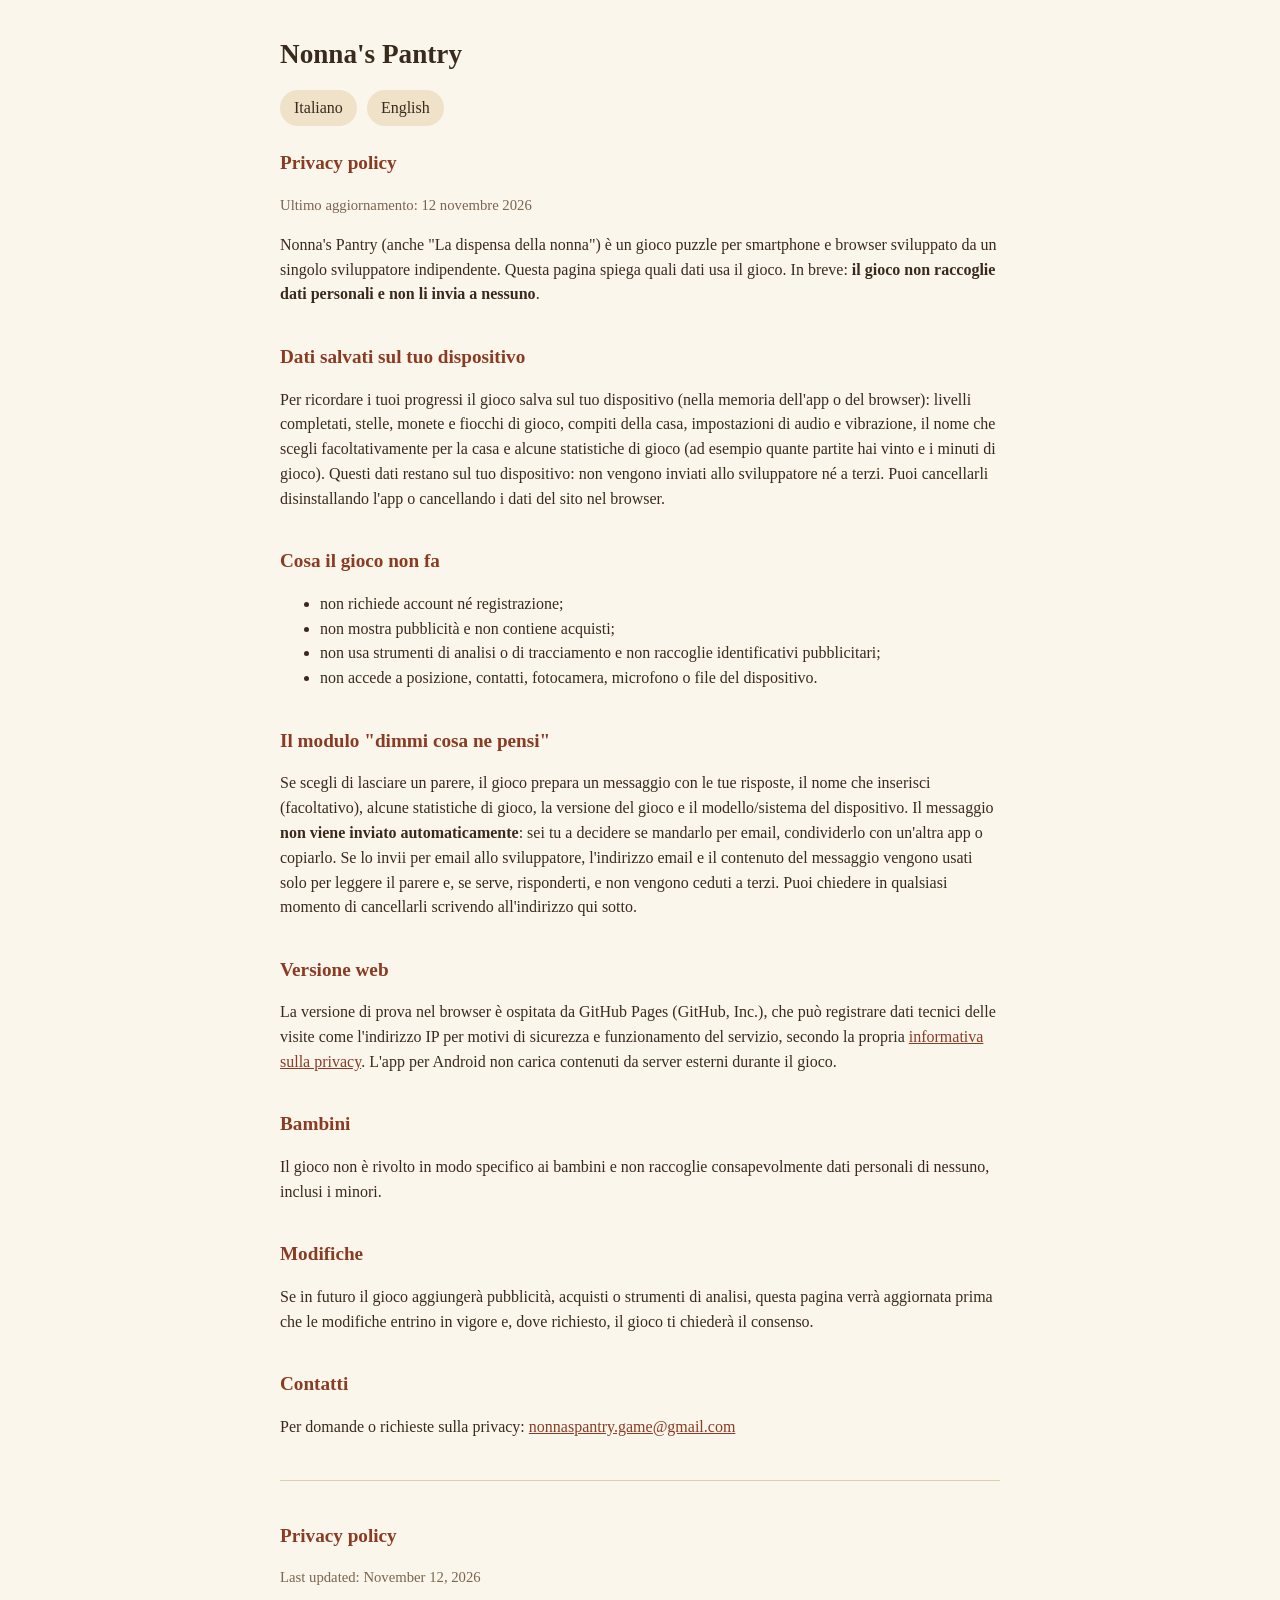
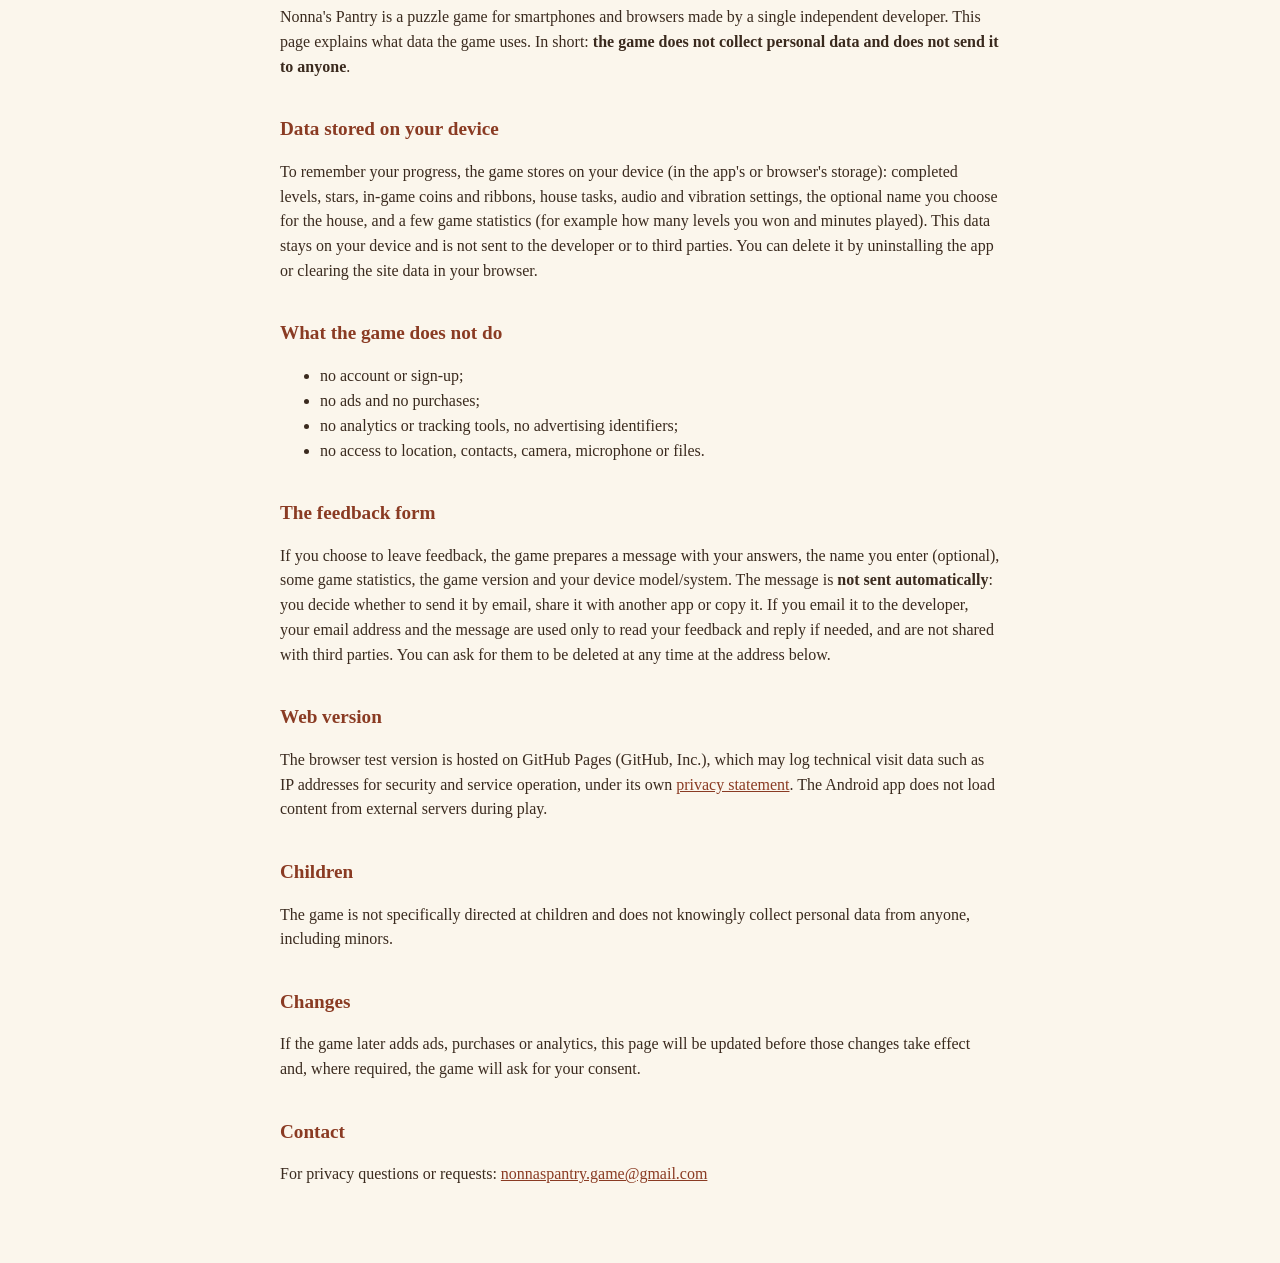
==== privacy.html @ bfb15a24 "privacy policy" ====
<!DOCTYPE html>
<html lang="it">
<head>
<meta charset="utf-8">
<meta name="viewport" content="width=device-width, initial-scale=1">
<title>Nonna's Pantry – Privacy policy</title>
<style>
  body{font-family:Georgia,'Times New Roman',serif;max-width:720px;margin:0 auto;padding:28px 20px 60px;color:#3a2a1e;background:#fbf6ec;line-height:1.55}
  h1{font-size:1.7em;margin:.2em 0}
  h2{font-size:1.2em;margin-top:1.8em;color:#8a3b23}
  .lang{display:flex;gap:10px;margin:14px 0 22px}
  .lang a{padding:6px 14px;border-radius:20px;background:#efe2c8;color:#3a2a1e;text-decoration:none}
  .small{color:#7a6550;font-size:.92em}
  hr{border:0;border-top:1px solid #e0cfae;margin:40px 0}
  a{color:#8a3b23}
</style>
</head>
<body>
<h1>Nonna's Pantry</h1>
<div class="lang"><a href="#it">Italiano</a><a href="#en">English</a></div>

<section id="it">
<h2 style="margin-top:0">Privacy policy</h2>
<p class="small">Ultimo aggiornamento: 12 novembre 2026</p>

<p>Nonna's Pantry (anche "La dispensa della nonna") è un gioco puzzle per smartphone e browser sviluppato da un singolo sviluppatore indipendente. Questa pagina spiega quali dati usa il gioco. In breve: <strong>il gioco non raccoglie dati personali e non li invia a nessuno</strong>.</p>

<h2>Dati salvati sul tuo dispositivo</h2>
<p>Per ricordare i tuoi progressi il gioco salva sul tuo dispositivo (nella memoria dell'app o del browser): livelli completati, stelle, monete e fiocchi di gioco, compiti della casa, impostazioni di audio e vibrazione, il nome che scegli facoltativamente per la casa e alcune statistiche di gioco (ad esempio quante partite hai vinto e i minuti di gioco). Questi dati restano sul tuo dispositivo: non vengono inviati allo sviluppatore né a terzi. Puoi cancellarli disinstallando l'app o cancellando i dati del sito nel browser.</p>

<h2>Cosa il gioco non fa</h2>
<ul>
  <li>non richiede account né registrazione;</li>
  <li>non mostra pubblicità e non contiene acquisti;</li>
  <li>non usa strumenti di analisi o di tracciamento e non raccoglie identificativi pubblicitari;</li>
  <li>non accede a posizione, contatti, fotocamera, microfono o file del dispositivo.</li>
</ul>

<h2>Il modulo "dimmi cosa ne pensi"</h2>
<p>Se scegli di lasciare un parere, il gioco prepara un messaggio con le tue risposte, il nome che inserisci (facoltativo), alcune statistiche di gioco, la versione del gioco e il modello/sistema del dispositivo. Il messaggio <strong>non viene inviato automaticamente</strong>: sei tu a decidere se mandarlo per email, condividerlo con un'altra app o copiarlo. Se lo invii per email allo sviluppatore, l'indirizzo email e il contenuto del messaggio vengono usati solo per leggere il parere e, se serve, risponderti, e non vengono ceduti a terzi. Puoi chiedere in qualsiasi momento di cancellarli scrivendo all'indirizzo qui sotto.</p>

<h2>Versione web</h2>
<p>La versione di prova nel browser è ospitata da GitHub Pages (GitHub, Inc.), che può registrare dati tecnici delle visite come l'indirizzo IP per motivi di sicurezza e funzionamento del servizio, secondo la propria <a href="https://docs.github.com/site-policy/privacy-policies/github-general-privacy-statement" target="_blank" rel="noopener">informativa sulla privacy</a>. L'app per Android non carica contenuti da server esterni durante il gioco.</p>

<h2>Bambini</h2>
<p>Il gioco non è rivolto in modo specifico ai bambini e non raccoglie consapevolmente dati personali di nessuno, inclusi i minori.</p>

<h2>Modifiche</h2>
<p>Se in futuro il gioco aggiungerà pubblicità, acquisti o strumenti di analisi, questa pagina verrà aggiornata prima che le modifiche entrino in vigore e, dove richiesto, il gioco ti chiederà il consenso.</p>

<h2>Contatti</h2>
<p>Per domande o richieste sulla privacy: <a href="mailto:nonnaspantry.game@gmail.com">nonnaspantry.game@gmail.com</a></p>
</section>

<hr>

<section id="en">
<h2 style="margin-top:0">Privacy policy</h2>
<p class="small">Last updated: November 12, 2026</p>

<p>Nonna's Pantry is a puzzle game for smartphones and browsers made by a single independent developer. This page explains what data the game uses. In short: <strong>the game does not collect personal data and does not send it to anyone</strong>.</p>

<h2>Data stored on your device</h2>
<p>To remember your progress, the game stores on your device (in the app's or browser's storage): completed levels, stars, in-game coins and ribbons, house tasks, audio and vibration settings, the optional name you choose for the house, and a few game statistics (for example how many levels you won and minutes played). This data stays on your device and is not sent to the developer or to third parties. You can delete it by uninstalling the app or clearing the site data in your browser.</p>

<h2>What the game does not do</h2>
<ul>
  <li>no account or sign-up;</li>
  <li>no ads and no purchases;</li>
  <li>no analytics or tracking tools, no advertising identifiers;</li>
  <li>no access to location, contacts, camera, microphone or files.</li>
</ul>

<h2>The feedback form</h2>
<p>If you choose to leave feedback, the game prepares a message with your answers, the name you enter (optional), some game statistics, the game version and your device model/system. The message is <strong>not sent automatically</strong>: you decide whether to send it by email, share it with another app or copy it. If you email it to the developer, your email address and the message are used only to read your feedback and reply if needed, and are not shared with third parties. You can ask for them to be deleted at any time at the address below.</p>

<h2>Web version</h2>
<p>The browser test version is hosted on GitHub Pages (GitHub, Inc.), which may log technical visit data such as IP addresses for security and service operation, under its own <a href="https://docs.github.com/site-policy/privacy-policies/github-general-privacy-statement" target="_blank" rel="noopener">privacy statement</a>. The Android app does not load content from external servers during play.</p>

<h2>Children</h2>
<p>The game is not specifically directed at children and does not knowingly collect personal data from anyone, including minors.</p>

<h2>Changes</h2>
<p>If the game later adds ads, purchases or analytics, this page will be updated before those changes take effect and, where required, the game will ask for your consent.</p>

<h2>Contact</h2>
<p>For privacy questions or requests: <a href="mailto:nonnaspantry.game@gmail.com">nonnaspantry.game@gmail.com</a></p>
</section>
</body>
</html>
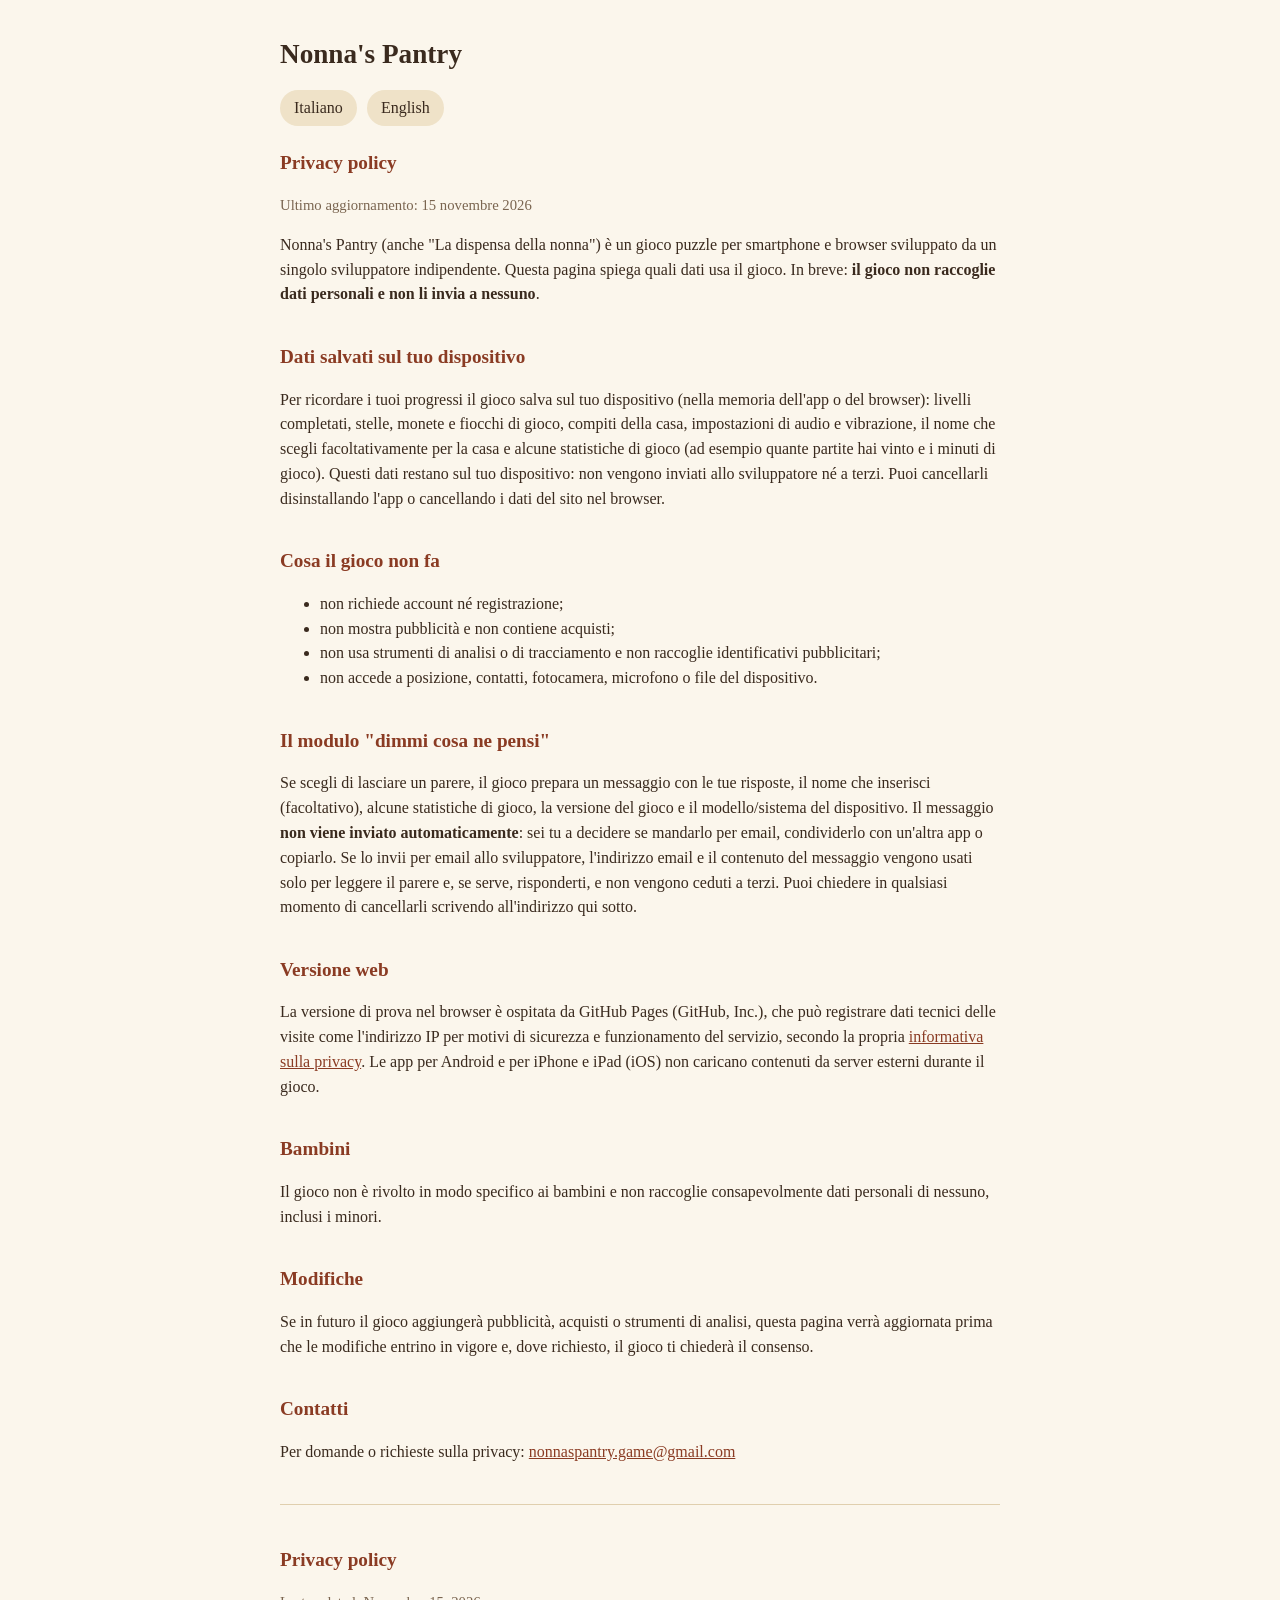
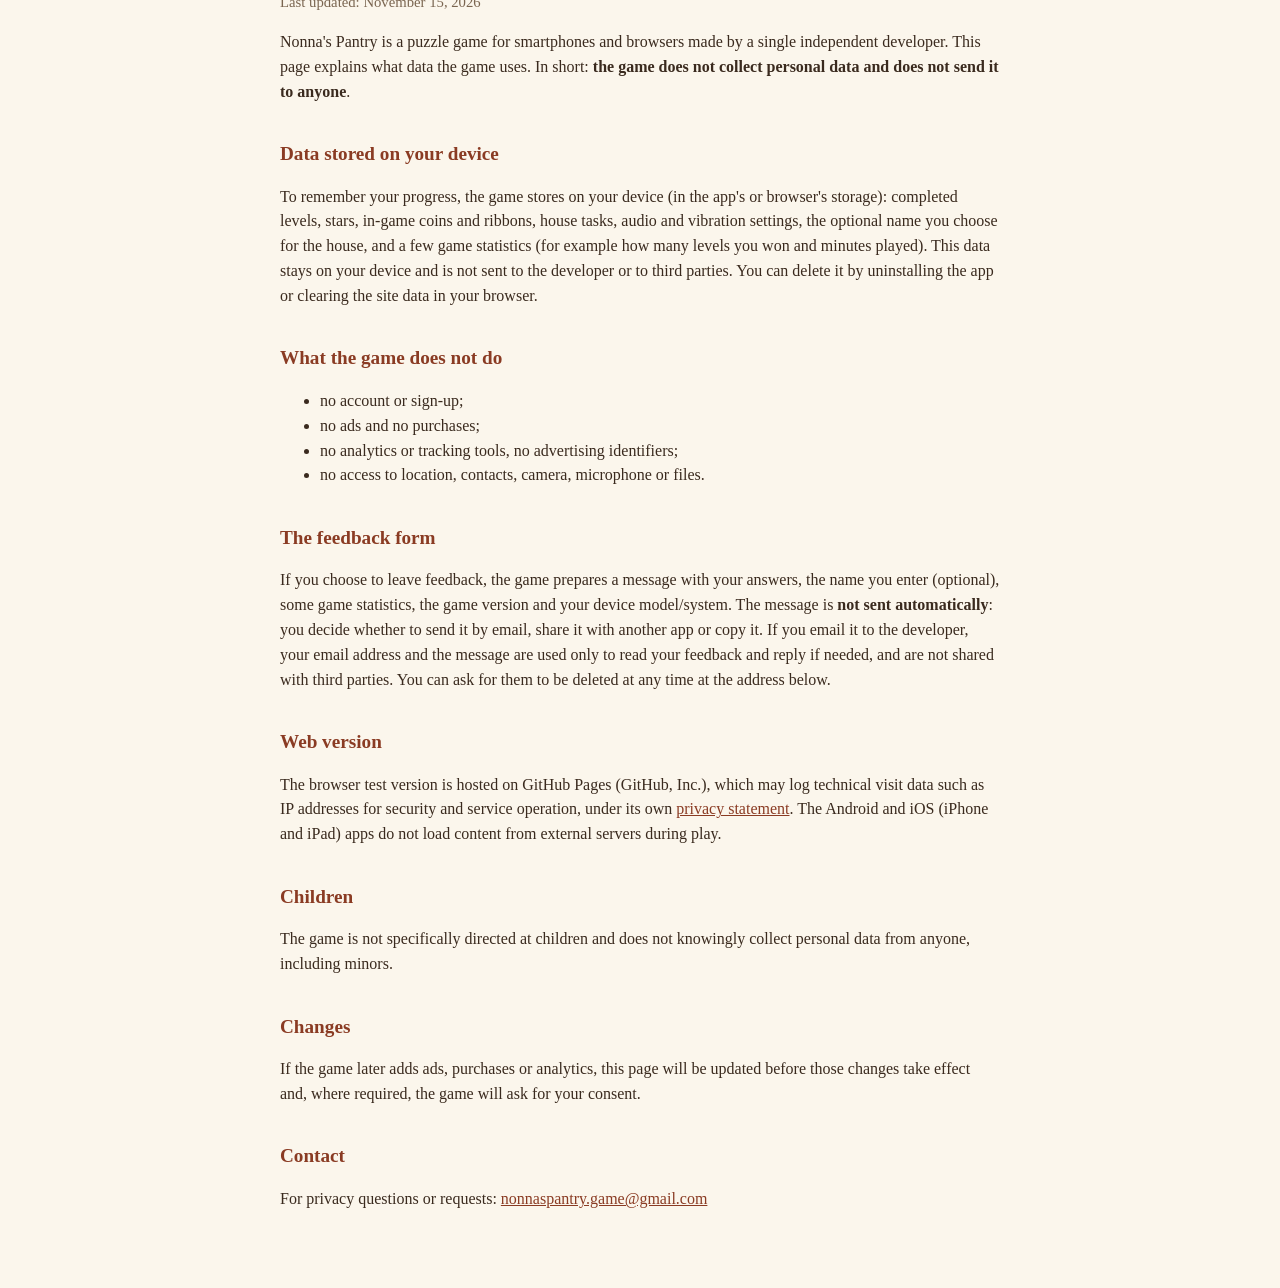
==== commit 97eb3080: "Privacy: aggiunta l'app per iPhone e iPad Co-Authored-By: Claude Opus 5.5 <noreply@anthropic.com>" ====
--- a/privacy.html
+++ b/privacy.html
@@ -21,7 +21,7 @@
 
 <section id="it">
 <h2 style="margin-top:0">Privacy policy</h2>
-<p class="small">Ultimo aggiornamento: 12 novembre 2026</p>
+<p class="small">Ultimo aggiornamento: 15 novembre 2026</p>
 
 <p>Nonna's Pantry (anche "La dispensa della nonna") è un gioco puzzle per smartphone e browser sviluppato da un singolo sviluppatore indipendente. Questa pagina spiega quali dati usa il gioco. In breve: <strong>il gioco non raccoglie dati personali e non li invia a nessuno</strong>.</p>
 
@@ -40,7 +40,7 @@
 <p>Se scegli di lasciare un parere, il gioco prepara un messaggio con le tue risposte, il nome che inserisci (facoltativo), alcune statistiche di gioco, la versione del gioco e il modello/sistema del dispositivo. Il messaggio <strong>non viene inviato automaticamente</strong>: sei tu a decidere se mandarlo per email, condividerlo con un'altra app o copiarlo. Se lo invii per email allo sviluppatore, l'indirizzo email e il contenuto del messaggio vengono usati solo per leggere il parere e, se serve, risponderti, e non vengono ceduti a terzi. Puoi chiedere in qualsiasi momento di cancellarli scrivendo all'indirizzo qui sotto.</p>
 
 <h2>Versione web</h2>
-<p>La versione di prova nel browser è ospitata da GitHub Pages (GitHub, Inc.), che può registrare dati tecnici delle visite come l'indirizzo IP per motivi di sicurezza e funzionamento del servizio, secondo la propria <a href="https://docs.github.com/site-policy/privacy-policies/github-general-privacy-statement" target="_blank" rel="noopener">informativa sulla privacy</a>. L'app per Android non carica contenuti da server esterni durante il gioco.</p>
+<p>La versione di prova nel browser è ospitata da GitHub Pages (GitHub, Inc.), che può registrare dati tecnici delle visite come l'indirizzo IP per motivi di sicurezza e funzionamento del servizio, secondo la propria <a href="https://docs.github.com/site-policy/privacy-policies/github-general-privacy-statement" target="_blank" rel="noopener">informativa sulla privacy</a>. Le app per Android e per iPhone e iPad (iOS) non caricano contenuti da server esterni durante il gioco.</p>
 
 <h2>Bambini</h2>
 <p>Il gioco non è rivolto in modo specifico ai bambini e non raccoglie consapevolmente dati personali di nessuno, inclusi i minori.</p>
@@ -56,7 +56,7 @@
 
 <section id="en">
 <h2 style="margin-top:0">Privacy policy</h2>
-<p class="small">Last updated: November 12, 2026</p>
+<p class="small">Last updated: November 15, 2026</p>
 
 <p>Nonna's Pantry is a puzzle game for smartphones and browsers made by a single independent developer. This page explains what data the game uses. In short: <strong>the game does not collect personal data and does not send it to anyone</strong>.</p>
 
@@ -75,7 +75,7 @@
 <p>If you choose to leave feedback, the game prepares a message with your answers, the name you enter (optional), some game statistics, the game version and your device model/system. The message is <strong>not sent automatically</strong>: you decide whether to send it by email, share it with another app or copy it. If you email it to the developer, your email address and the message are used only to read your feedback and reply if needed, and are not shared with third parties. You can ask for them to be deleted at any time at the address below.</p>
 
 <h2>Web version</h2>
-<p>The browser test version is hosted on GitHub Pages (GitHub, Inc.), which may log technical visit data such as IP addresses for security and service operation, under its own <a href="https://docs.github.com/site-policy/privacy-policies/github-general-privacy-statement" target="_blank" rel="noopener">privacy statement</a>. The Android app does not load content from external servers during play.</p>
+<p>The browser test version is hosted on GitHub Pages (GitHub, Inc.), which may log technical visit data such as IP addresses for security and service operation, under its own <a href="https://docs.github.com/site-policy/privacy-policies/github-general-privacy-statement" target="_blank" rel="noopener">privacy statement</a>. The Android and iOS (iPhone and iPad) apps do not load content from external servers during play.</p>
 
 <h2>Children</h2>
 <p>The game is not specifically directed at children and does not knowingly collect personal data from anyone, including minors.</p>
